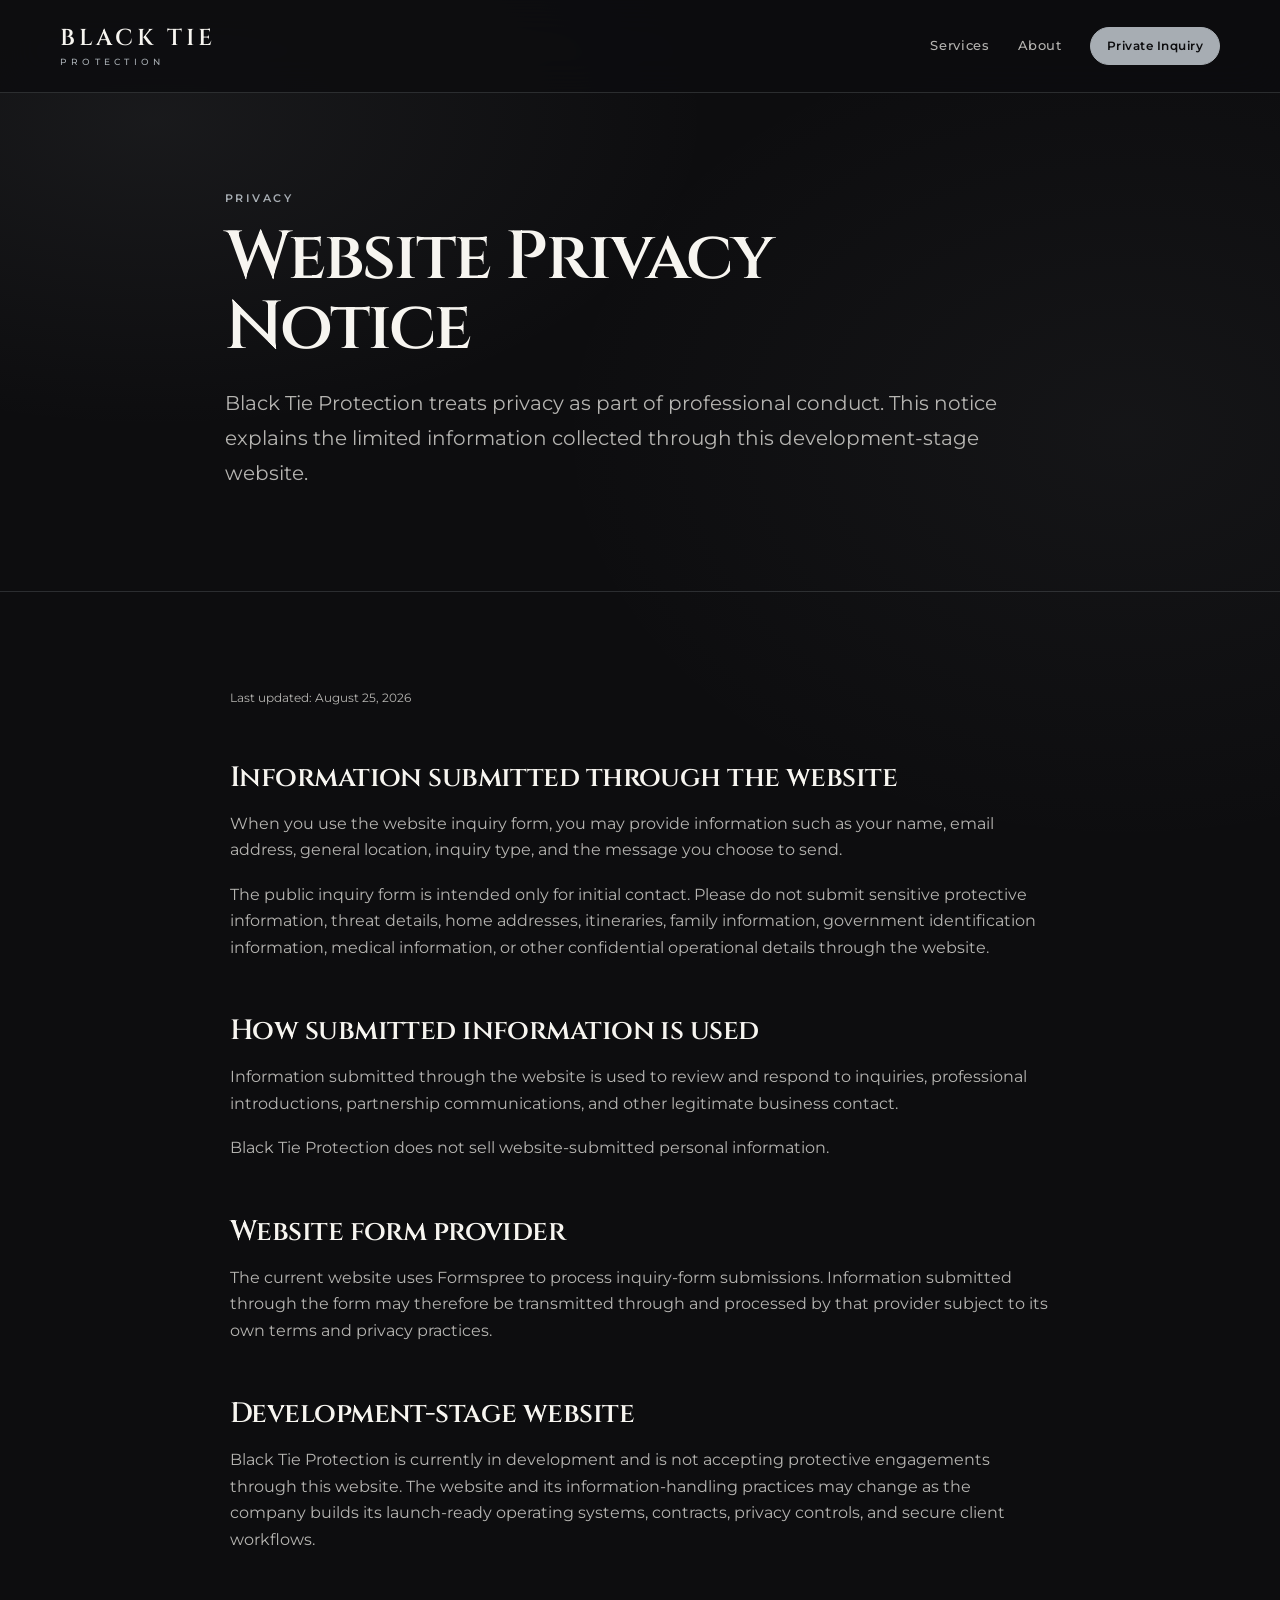
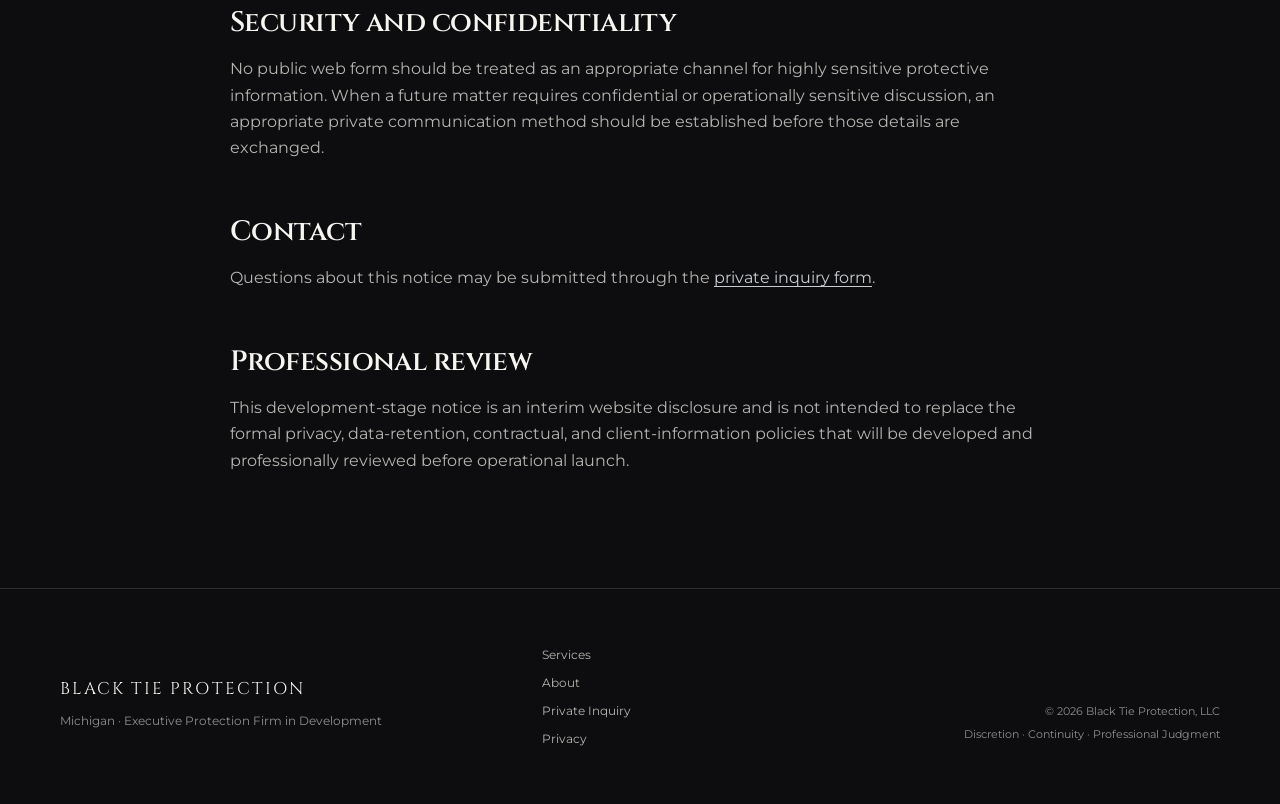
==== privacy.html @ d0f2126f "BTP-014: add initial website privacy notice" ====
<!DOCTYPE html>
<html lang="en">
<head>
  <meta charset="UTF-8" />
  <meta name="viewport" content="width=device-width, initial-scale=1.0" />
  <meta name="description" content="Black Tie Protection website privacy notice." />
  <meta name="robots" content="index,follow" />
  <link rel="canonical" href="https://blacktieprotection.net/privacy.html" />
  <title>Privacy Notice | Black Tie Protection</title>
  <link rel="preconnect" href="https://fonts.googleapis.com" />
  <link rel="preconnect" href="https://fonts.gstatic.com" crossorigin />
  <link href="https://fonts.googleapis.com/css2?family=Cinzel:wght@600&family=Montserrat:wght@400;500;600&display=swap" rel="stylesheet" />
  <link rel="stylesheet" href="style.css" />
</head>
<body>
  <a class="skip-link" href="#main-content">Skip to content</a>

  <header class="site-header">
    <div class="container nav">
      <a class="brand" href="index.html" aria-label="Black Tie Protection home">
        <span class="brand-primary">Black Tie</span>
        <span class="brand-secondary">Protection</span>
      </a>
      <nav class="nav-links" aria-label="Primary navigation">
        <a href="services.html">Services</a>
        <a href="index.html#about">About</a>
        <a href="index.html#contact" class="btn btn--sm">Private Inquiry</a>
      </nav>
    </div>
  </header>

  <main id="main-content">
    <section class="hero hero--subpage">
      <div class="container narrow">
        <p class="eyebrow">Privacy</p>
        <h1>Website Privacy Notice</h1>
        <p class="lead">Black Tie Protection treats privacy as part of professional conduct. This notice explains the limited information collected through this development-stage website.</p>
      </div>
    </section>

    <section class="section">
      <div class="container privacy-page">
        <p class="micro">Last updated: August 25, 2026</p>

        <h2>Information submitted through the website</h2>
        <p>When you use the website inquiry form, you may provide information such as your name, email address, general location, inquiry type, and the message you choose to send.</p>
        <p>The public inquiry form is intended only for initial contact. Please do not submit sensitive protective information, threat details, home addresses, itineraries, family information, government identification information, medical information, or other confidential operational details through the website.</p>

        <h2>How submitted information is used</h2>
        <p>Information submitted through the website is used to review and respond to inquiries, professional introductions, partnership communications, and other legitimate business contact.</p>
        <p>Black Tie Protection does not sell website-submitted personal information.</p>

        <h2>Website form provider</h2>
        <p>The current website uses Formspree to process inquiry-form submissions. Information submitted through the form may therefore be transmitted through and processed by that provider subject to its own terms and privacy practices.</p>

        <h2>Development-stage website</h2>
        <p>Black Tie Protection is currently in development and is not accepting protective engagements through this website. The website and its information-handling practices may change as the company builds its launch-ready operating systems, contracts, privacy controls, and secure client workflows.</p>

        <h2>Security and confidentiality</h2>
        <p>No public web form should be treated as an appropriate channel for highly sensitive protective information. When a future matter requires confidential or operationally sensitive discussion, an appropriate private communication method should be established before those details are exchanged.</p>

        <h2>Contact</h2>
        <p>Questions about this notice may be submitted through the <a href="index.html#contact">private inquiry form</a>.</p>

        <h2>Professional review</h2>
        <p>This development-stage notice is an interim website disclosure and is not intended to replace the formal privacy, data-retention, contractual, and client-information policies that will be developed and professionally reviewed before operational launch.</p>
      </div>
    </section>
  </main>

  <footer class="footer">
    <div class="container footer-grid">
      <div>
        <a class="footer-brand" href="index.html">Black Tie Protection</a>
        <p class="micro">Michigan · Executive Protection Firm in Development</p>
      </div>
      <div class="footer-links">
        <a href="services.html">Services</a>
        <a href="index.html#about">About</a>
        <a href="index.html#contact">Private Inquiry</a>
        <a href="privacy.html">Privacy</a>
      </div>
      <div class="footer-meta">
        <p>© <span id="year"></span> Black Tie Protection, LLC</p>
        <p>Discretion · Continuity · Professional Judgment</p>
      </div>
    </div>
  </footer>

  <script>document.getElementById('year').textContent = new Date().getFullYear();</script>
</body>
</html>
---- style.css ----
:root {
  --near-black: #0D0D0F;
  --charcoal: #1A1C20;
  --charcoal-soft: #202329;
  --ivory: #F7F5F0;
  --silver: #A7ADB3;
  --silver-soft: #C8CDD1;
  --text: #F7F5F0;
  --subtext: rgba(247, 245, 240, 0.72);
  --muted-text: rgba(247, 245, 240, 0.56);
  --hairline: rgba(167, 173, 179, 0.20);
  --hairline-strong: rgba(167, 173, 179, 0.34);
  --panel: rgba(26, 28, 32, 0.88);
  --panel-solid: #1A1C20;
  --shadow: 0 24px 60px rgba(0, 0, 0, 0.32);
  --radius-lg: 22px;
  --radius-md: 15px;
  --radius-sm: 10px;
  --content: 1160px;
}

* { box-sizing: border-box; }
html { scroll-behavior: smooth; }
body {
  margin: 0;
  min-height: 100%;
  font-family: "Montserrat", -apple-system, BlinkMacSystemFont, "Segoe UI", sans-serif;
  background:
    radial-gradient(900px 500px at 12% 5%, rgba(167, 173, 179, 0.08), transparent 62%),
    radial-gradient(900px 650px at 88% 18%, rgba(167, 173, 179, 0.05), transparent 64%),
    var(--near-black);
  color: var(--text);
  line-height: 1.65;
  -webkit-font-smoothing: antialiased;
}

body::selection { background: rgba(167, 173, 179, 0.28); }
a { color: inherit; text-decoration: none; }
a, button, input, textarea, select { font: inherit; }
img, svg { max-width: 100%; display: block; }
button { cursor: pointer; }

.skip-link {
  position: fixed;
  left: 16px;
  top: -100px;
  z-index: 9999;
  padding: 10px 14px;
  background: var(--ivory);
  color: var(--near-black);
  border-radius: 8px;
  transition: top 160ms ease;
}
.skip-link:focus { top: 16px; }

.container {
  width: min(var(--content), calc(100% - 48px));
  margin-inline: auto;
}
.narrow { max-width: 830px; }
.center { text-align: center; }

.status-bar {
  border-bottom: 1px solid var(--hairline);
  background: #111317;
  color: var(--subtext);
  font-size: 12px;
}
.status-bar__inner {
  min-height: 36px;
  display: flex;
  align-items: center;
  justify-content: center;
  gap: 10px;
  text-align: center;
}
.status-bar__label {
  color: var(--ivory);
  font-size: 10px;
  font-weight: 600;
  letter-spacing: 0.13em;
  text-transform: uppercase;
}

.site-header {
  position: sticky;
  top: 0;
  z-index: 1000;
  background: rgba(13, 13, 15, 0.88);
  backdrop-filter: blur(18px);
  -webkit-backdrop-filter: blur(18px);
  border-bottom: 1px solid var(--hairline);
}
.nav {
  min-height: 92px;
  display: flex;
  align-items: center;
  justify-content: space-between;
  gap: 32px;
}
.brand {
  display: inline-flex;
  flex-direction: column;
  align-items: flex-start;
  line-height: 1;
}
.brand-primary {
  font-family: "Cinzel", Georgia, serif;
  font-size: 23px;
  font-weight: 600;
  letter-spacing: 0.16em;
  text-transform: uppercase;
  color: var(--ivory);
}
.brand-secondary {
  margin-top: 7px;
  font-size: 9px;
  font-weight: 500;
  letter-spacing: 0.47em;
  text-transform: uppercase;
  color: var(--silver);
}
.nav-links {
  display: flex;
  align-items: center;
  gap: 28px;
}
.nav-links > a:not(.btn) {
  color: var(--subtext);
  font-size: 13px;
  font-weight: 500;
  letter-spacing: 0.05em;
  transition: color 160ms ease;
}
.nav-links > a:not(.btn):hover,
.nav-links > a[aria-current="page"] { color: var(--ivory); }
.menu-toggle { display: none; }

.btn {
  min-height: 46px;
  display: inline-flex;
  align-items: center;
  justify-content: center;
  padding: 0 20px;
  border: 1px solid var(--silver);
  border-radius: 999px;
  background: var(--silver);
  color: var(--near-black);
  font-size: 12px;
  font-weight: 600;
  letter-spacing: 0.04em;
  transition: transform 160ms ease, background 160ms ease, border-color 160ms ease;
}
.btn:hover { transform: translateY(-1px); background: var(--silver-soft); border-color: var(--silver-soft); }
.btn--ghost {
  background: transparent;
  color: var(--ivory);
  border-color: var(--hairline-strong);
}
.btn--ghost:hover { background: rgba(167, 173, 179, 0.08); border-color: var(--silver); }
.btn--sm { min-height: 38px; padding-inline: 16px; }

.hero {
  padding: 112px 0 96px;
  border-bottom: 1px solid var(--hairline);
}
.hero--subpage { padding: 96px 0 82px; }
.hero-grid {
  display: grid;
  grid-template-columns: minmax(0, 1.2fr) minmax(300px, 0.8fr);
  gap: 72px;
  align-items: center;
}
.hero-copy { max-width: 720px; }
.eyebrow, .section-kicker {
  margin: 0 0 16px;
  color: var(--silver);
  font-size: 11px;
  font-weight: 600;
  letter-spacing: 0.22em;
  text-transform: uppercase;
}
h1, h2, h3, p { overflow-wrap: break-word; }
h1 {
  max-width: 13ch;
  margin: 0 0 24px;
  font-family: "Cinzel", Georgia, serif;
  font-size: clamp(44px, 6.2vw, 76px);
  font-weight: 600;
  line-height: 1.02;
  letter-spacing: -0.03em;
}
.hero--subpage h1 { max-width: 15ch; font-size: clamp(42px, 5.4vw, 68px); }
h2 {
  margin: 0 0 18px;
  font-family: "Cinzel", Georgia, serif;
  font-size: clamp(30px, 4vw, 48px);
  font-weight: 600;
  line-height: 1.12;
  letter-spacing: -0.02em;
}
h3 { margin: 0 0 10px; font-size: 17px; font-weight: 600; line-height: 1.35; }
p { margin: 0 0 18px; }
.lead {
  max-width: 64ch;
  color: var(--subtext);
  font-size: clamp(17px, 2vw, 20px);
  line-height: 1.75;
}
.cta-row { display: flex; flex-wrap: wrap; gap: 12px; margin: 34px 0 18px; }
.micro { color: var(--muted-text); font-size: 12px; }

.hero-card, .panel {
  background: linear-gradient(180deg, rgba(167,173,179,0.07), transparent 42%), var(--panel);
  border: 1px solid var(--hairline);
  border-radius: var(--radius-lg);
  box-shadow: var(--shadow);
}
.hero-card { padding: 30px; }
.hero-card__label, .panel-title {
  margin: 0 0 11px;
  color: var(--silver);
  font-size: 10px;
  font-weight: 600;
  letter-spacing: 0.19em;
  text-transform: uppercase;
}
.hero-card__title { margin: 0 0 22px; font-size: 23px; line-height: 1.25; }
.checklist { list-style: none; padding: 0; margin: 0; display: grid; gap: 14px; }
.checklist li { position: relative; padding-left: 22px; color: var(--subtext); font-size: 13px; }
.checklist li::before { content: ""; position: absolute; left: 0; top: 0.72em; width: 7px; height: 1px; background: var(--silver); }
.hero-card__note { margin: 24px 0 0; padding-top: 20px; border-top: 1px solid var(--hairline); color: var(--muted-text); font-size: 12px; }

.section { padding: 96px 0; }
.section--muted {
  background: rgba(26, 28, 32, 0.46);
  border-top: 1px solid var(--hairline);
  border-bottom: 1px solid var(--hairline);
}
.intro-section { padding-block: 82px; }
.section-lead, .section-head p { color: var(--subtext); font-size: 17px; }
.section-head {
  display: flex;
  align-items: end;
  justify-content: space-between;
  gap: 32px;
  margin-bottom: 36px;
}
.section-head h2 { max-width: 17ch; margin-bottom: 0; }
.section-head--stacked { display: block; max-width: 760px; }
.section-head--stacked h2 { max-width: 16ch; }
.text-link { color: var(--silver-soft); font-size: 12px; font-weight: 600; white-space: nowrap; }

.cards { display: grid; gap: 16px; }
.cards--four { grid-template-columns: repeat(4, minmax(0, 1fr)); }
.card {
  min-height: 250px;
  display: flex;
  flex-direction: column;
  padding: 26px;
  background: var(--panel-solid);
  border: 1px solid var(--hairline);
  border-radius: var(--radius-md);
}
.card-number { margin-bottom: auto; color: var(--silver); font-size: 10px; font-weight: 600; letter-spacing: 0.18em; }
.card h3 { margin-top: 42px; color: var(--ivory); }
.card p { margin-bottom: 0; color: var(--subtext); font-size: 13px; }

.principles-grid { display: grid; grid-template-columns: repeat(3, 1fr); gap: 1px; border: 1px solid var(--hairline); background: var(--hairline); }
.principle { min-height: 190px; padding: 28px; background: var(--near-black); }
.principle p { color: var(--subtext); font-size: 13px; margin-bottom: 0; }

.split { display: grid; grid-template-columns: 1.1fr 0.9fr; gap: 48px; align-items: start; }
.split--wide > div > p:not(.section-kicker) { color: var(--subtext); }
.panel { padding: 30px; }
.panel-strong { color: var(--ivory); font-size: 18px; font-weight: 600; }
.panel p:last-child { color: var(--subtext); margin-bottom: 0; }

.service-detail-list { display: grid; gap: 0; }
.service-detail { display: grid; grid-template-columns: 90px 1fr; gap: 30px; padding: 62px 0; border-bottom: 1px solid var(--hairline); }
.service-detail:first-child { padding-top: 0; }
.service-detail:last-child { border-bottom: 0; padding-bottom: 0; }
.service-detail__number { color: var(--silver); font-size: 11px; font-weight: 600; letter-spacing: 0.18em; padding-top: 4px; }
.service-detail__body { max-width: 820px; }
.service-detail__body h2 { max-width: 18ch; font-size: clamp(30px, 4vw, 46px); }
.service-detail__body > p:not(.section-kicker) { color: var(--subtext); }
.service-points { display: grid; grid-template-columns: repeat(2, minmax(0, 1fr)); gap: 10px 24px; list-style: none; padding: 22px 0 0; margin: 28px 0 0; border-top: 1px solid var(--hairline); }
.service-points li { position: relative; padding-left: 16px; color: var(--silver-soft); font-size: 12px; }
.service-points li::before { content: ""; position: absolute; left: 0; top: 0.65em; width: 5px; height: 1px; background: var(--silver); }
.consultation-section { border-top: 1px solid var(--hairline); }
.consultation-section p:not(.section-kicker) { color: var(--subtext); }
.consultation-section .btn { margin-top: 18px; }

.contact-section { border-top: 1px solid var(--hairline); }
.contact-layout { display: grid; grid-template-columns: 0.86fr 1.14fr; gap: 64px; align-items: start; }
.contact-copy > p:not(.section-kicker) { color: var(--subtext); }
.referral-note { margin-top: 38px; padding-top: 26px; border-top: 1px solid var(--hairline); }
.referral-note p { color: var(--subtext); font-size: 13px; margin-bottom: 0; }
.form {
  padding: 30px;
  background: var(--panel-solid);
  border: 1px solid var(--hairline);
  border-radius: var(--radius-lg);
}
.form-grid { display: grid; grid-template-columns: 1fr 1fr; gap: 18px; }
.field { display: flex; flex-direction: column; gap: 8px; }
.field--full { grid-column: 1 / -1; }
.field label { color: var(--silver-soft); font-size: 10px; font-weight: 600; letter-spacing: 0.13em; text-transform: uppercase; }
.field input, .field textarea, .field select {
  width: 100%;
  border: 1px solid var(--hairline);
  border-radius: var(--radius-sm);
  background: rgba(13, 13, 15, 0.75);
  color: var(--ivory);
  padding: 14px 15px;
  outline: none;
  transition: border-color 160ms ease, box-shadow 160ms ease;
}
.field textarea { min-height: 150px; resize: vertical; }
.field select { appearance: none; }
.field input:focus, .field textarea:focus, .field select:focus { border-color: var(--silver); box-shadow: 0 0 0 3px rgba(167,173,179,0.10); }
.field input::placeholder, .field textarea::placeholder { color: rgba(247,245,240,0.34); }
.form-privacy { margin: 18px 0 0; color: var(--muted-text); font-size: 11px; line-height: 1.7; }
.form-privacy a { color: var(--silver-soft); text-decoration: underline; text-underline-offset: 3px; }
.form-actions { display: flex; justify-content: flex-end; margin-top: 24px; }

.footer { padding: 56px 0; border-top: 1px solid var(--hairline); }
.footer-grid { display: grid; grid-template-columns: 1.25fr 0.8fr 1fr; gap: 36px; align-items: end; }
.footer-brand { display: inline-block; margin-bottom: 8px; font-family: "Cinzel", Georgia, serif; font-size: 17px; letter-spacing: 0.12em; text-transform: uppercase; }
.footer-links { display: grid; gap: 8px; }
.footer-links a { color: var(--subtext); font-size: 12px; }
.footer-meta { text-align: right; color: var(--muted-text); font-size: 11px; }
.footer-meta p { margin: 0 0 5px; }

.privacy-page { max-width: 820px; }
.privacy-page h2 { margin-top: 54px; font-size: 28px; }
.privacy-page h3 { margin-top: 32px; }
.privacy-page p, .privacy-page li { color: var(--subtext); }
.privacy-page a { color: var(--silver-soft); text-decoration: underline; text-underline-offset: 3px; }

@media (max-width: 980px) {
  .hero-grid, .contact-layout { grid-template-columns: 1fr; }
  .hero-grid { gap: 48px; }
  .cards--four { grid-template-columns: repeat(2, 1fr); }
  .principles-grid { grid-template-columns: repeat(2, 1fr); }
  .contact-copy { max-width: 760px; }
  .footer-grid { grid-template-columns: 1fr 1fr; }
  .footer-meta { text-align: left; grid-column: 1 / -1; }
}

@media (max-width: 760px) {
  .container { width: min(100% - 32px, var(--content)); }
  .status-bar__inner { padding: 8px 0; flex-direction: column; gap: 2px; line-height: 1.4; }
  .nav { min-height: 78px; }
  .brand-primary { font-size: 18px; }
  .brand-secondary { font-size: 8px; }
  .menu-toggle {
    width: 44px;
    height: 44px;
    display: inline-flex;
    flex-direction: column;
    justify-content: center;
    align-items: center;
    gap: 5px;
    border: 1px solid var(--hairline);
    border-radius: 50%;
    background: transparent;
  }
  .menu-toggle span { width: 17px; height: 1px; background: var(--ivory); transition: transform 180ms ease, opacity 180ms ease; }
  .menu-toggle.is-open span:nth-child(1) { transform: translateY(6px) rotate(45deg); }
  .menu-toggle.is-open span:nth-child(2) { opacity: 0; }
  .menu-toggle.is-open span:nth-child(3) { transform: translateY(-6px) rotate(-45deg); }
  .nav-links {
    position: absolute;
    top: 100%;
    left: 0;
    right: 0;
    display: none;
    flex-direction: column;
    align-items: stretch;
    gap: 0;
    padding: 10px 16px 18px;
    background: rgba(13,13,15,0.98);
    border-bottom: 1px solid var(--hairline);
  }
  .nav-links.is-open { display: flex; }
  .nav-links > a:not(.btn) { padding: 14px 4px; border-bottom: 1px solid var(--hairline); }
  .nav-links .btn { margin-top: 14px; }
  .hero { padding: 78px 0 70px; }
  .hero--subpage { padding: 70px 0 62px; }
  h1 { font-size: clamp(40px, 13vw, 58px); }
  .hero-card { padding: 24px; }
  .section { padding: 72px 0; }
  .intro-section { padding-block: 62px; }
  .section-head { display: block; }
  .section-head .text-link { display: inline-block; margin-top: 16px; }
  .cards--four, .principles-grid, .split, .form-grid, .footer-grid { grid-template-columns: 1fr; }
  .card { min-height: 220px; }
  .principle { min-height: auto; }
  .service-detail { grid-template-columns: 1fr; gap: 14px; padding: 48px 0; }
  .service-points { grid-template-columns: 1fr; }
  .form { padding: 22px; }
  .form-actions { justify-content: stretch; }
  .form-actions .btn { width: 100%; }
  .footer-grid { align-items: start; }
  .footer-meta { grid-column: auto; }
}

@media (prefers-reduced-motion: reduce) {
  html { scroll-behavior: auto; }
  *, *::before, *::after { transition-duration: 0.01ms !important; animation-duration: 0.01ms !important; animation-iteration-count: 1 !important; }
}
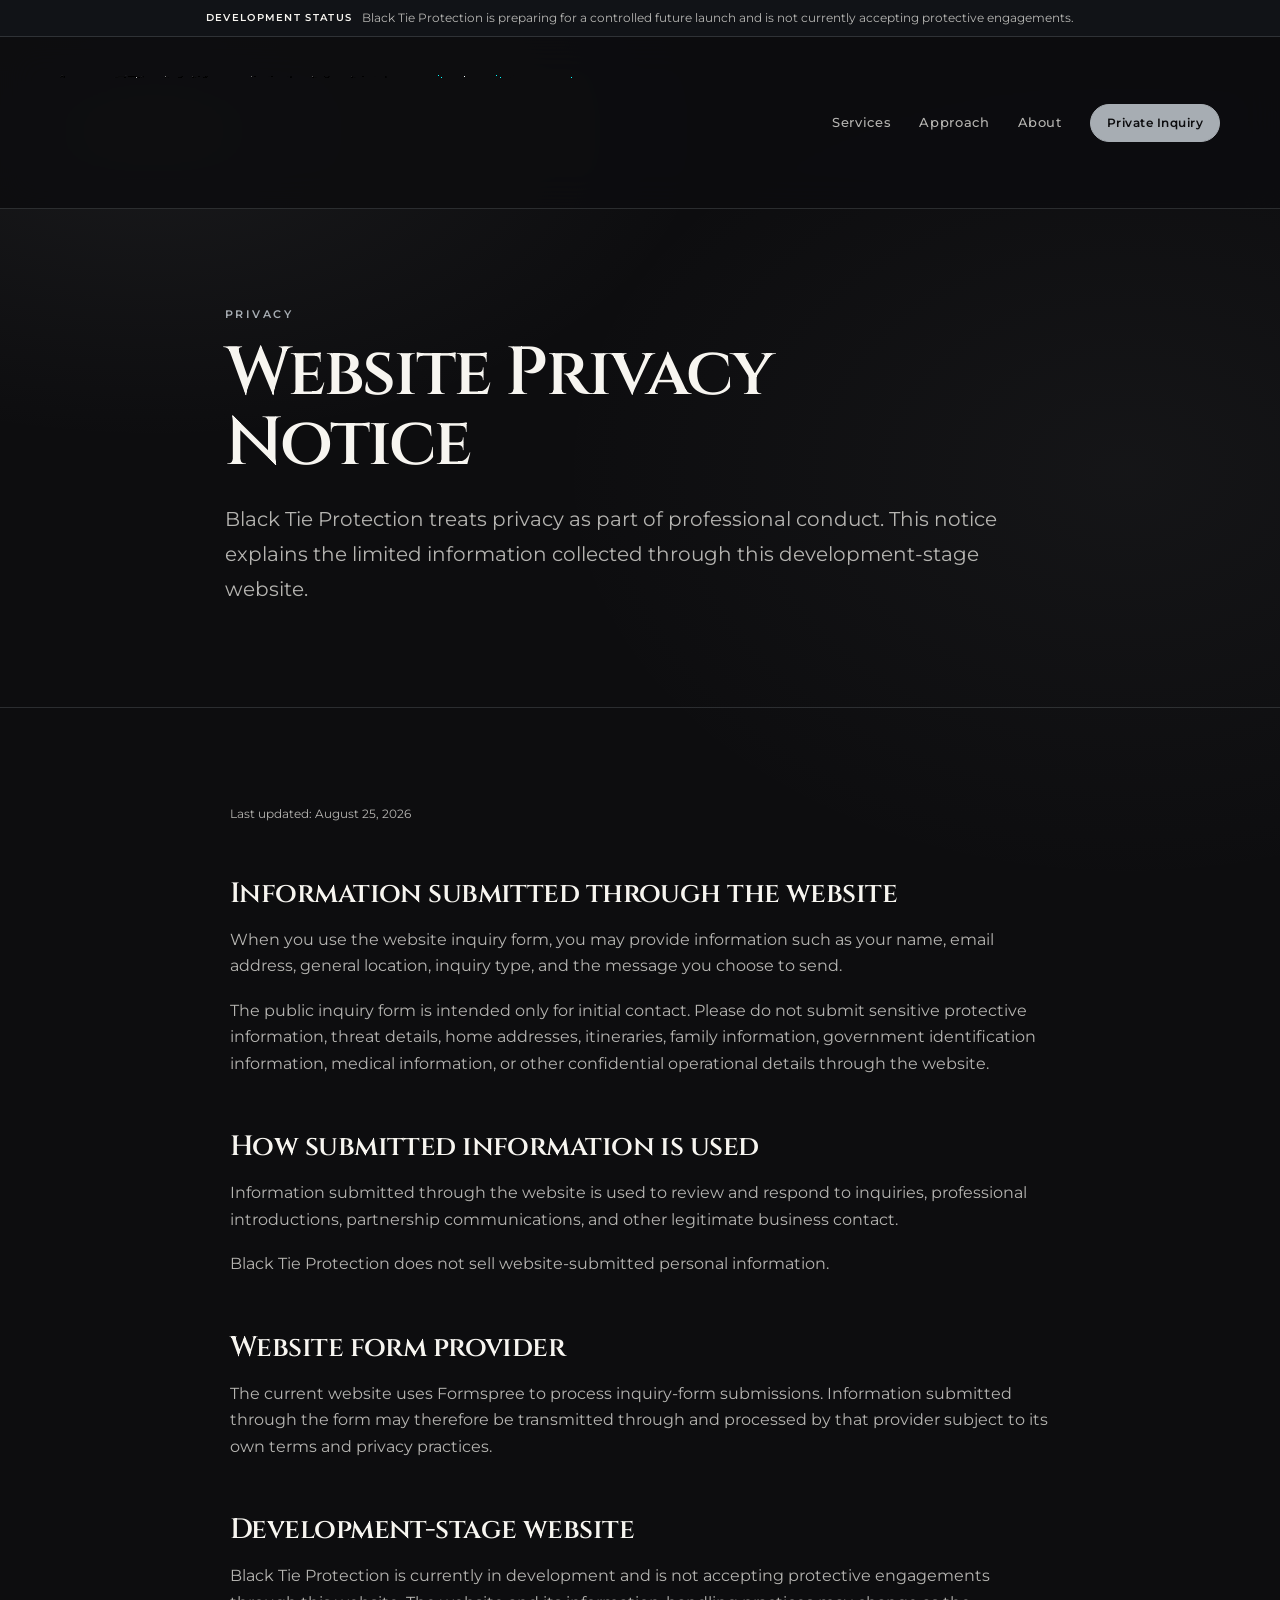
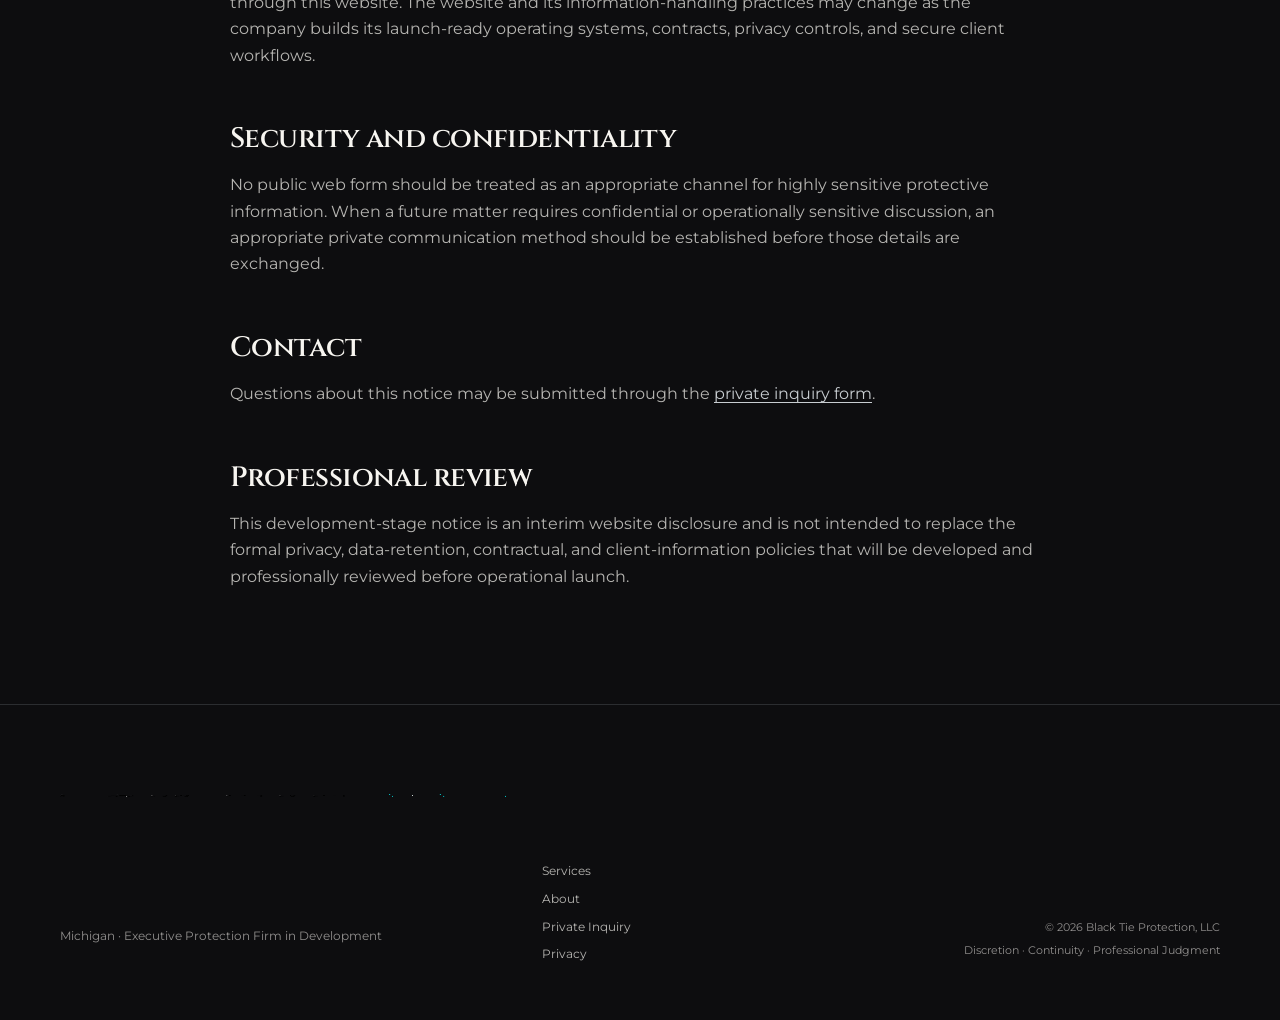
==== commit ddd8aff7: "BTP-014: fix privacy mobile navigation and branding" ====
--- a/privacy.html
+++ b/privacy.html
@@ -6,6 +6,7 @@
   <meta name="description" content="Black Tie Protection website privacy notice." />
   <meta name="robots" content="index,follow" />
   <link rel="canonical" href="https://blacktieprotection.net/privacy.html" />
+  <link rel="icon" href="assets/favicon.ico" sizes="any" />
   <title>Privacy Notice | Black Tie Protection</title>
   <link rel="preconnect" href="https://fonts.googleapis.com" />
   <link rel="preconnect" href="https://fonts.gstatic.com" crossorigin />
@@ -15,14 +16,26 @@
 <body>
   <a class="skip-link" href="#main-content">Skip to content</a>
 
+  <div class="status-bar" role="status">
+    <div class="container status-bar__inner">
+      <span class="status-bar__label">Development Status</span>
+      <span>Black Tie Protection is preparing for a controlled future launch and is not currently accepting protective engagements.</span>
+    </div>
+  </div>
+
   <header class="site-header">
     <div class="container nav">
-      <a class="brand" href="index.html" aria-label="Black Tie Protection home">
-        <span class="brand-primary">Black Tie</span>
-        <span class="brand-secondary">Protection</span>
+      <a class="brand brand--image" href="index.html" aria-label="Black Tie Protection home">
+        <img src="assets/btp-wordmark-white.png" alt="Black Tie Protection" />
       </a>
-      <nav class="nav-links" aria-label="Primary navigation">
+
+      <button class="menu-toggle" id="menu-toggle" aria-label="Open navigation" aria-controls="site-nav" aria-expanded="false" type="button">
+        <span></span><span></span><span></span>
+      </button>
+
+      <nav class="nav-links" id="site-nav" aria-label="Primary navigation">
         <a href="services.html">Services</a>
+        <a href="index.html#approach">Approach</a>
         <a href="index.html#about">About</a>
         <a href="index.html#contact" class="btn btn--sm">Private Inquiry</a>
       </nav>
@@ -71,7 +84,9 @@
   <footer class="footer">
     <div class="container footer-grid">
       <div>
-        <a class="footer-brand" href="index.html">Black Tie Protection</a>
+        <a class="footer-brand footer-brand--image" href="index.html" aria-label="Black Tie Protection home">
+          <img src="assets/btp-wordmark-white.png" alt="Black Tie Protection" />
+        </a>
         <p class="micro">Michigan · Executive Protection Firm in Development</p>
       </div>
       <div class="footer-links">
@@ -87,6 +102,29 @@
     </div>
   </footer>
 
-  <script>document.getElementById('year').textContent = new Date().getFullYear();</script>
+  <script>
+    const toggle = document.getElementById('menu-toggle');
+    const nav = document.getElementById('site-nav');
+
+    if (toggle && nav) {
+      toggle.addEventListener('click', () => {
+        const open = nav.classList.toggle('is-open');
+        toggle.classList.toggle('is-open', open);
+        toggle.setAttribute('aria-expanded', String(open));
+        toggle.setAttribute('aria-label', open ? 'Close navigation' : 'Open navigation');
+      });
+
+      nav.querySelectorAll('a').forEach(link => {
+        link.addEventListener('click', () => {
+          nav.classList.remove('is-open');
+          toggle.classList.remove('is-open');
+          toggle.setAttribute('aria-expanded', 'false');
+          toggle.setAttribute('aria-label', 'Open navigation');
+        });
+      });
+    }
+
+    document.getElementById('year').textContent = new Date().getFullYear();
+  </script>
 </body>
 </html>
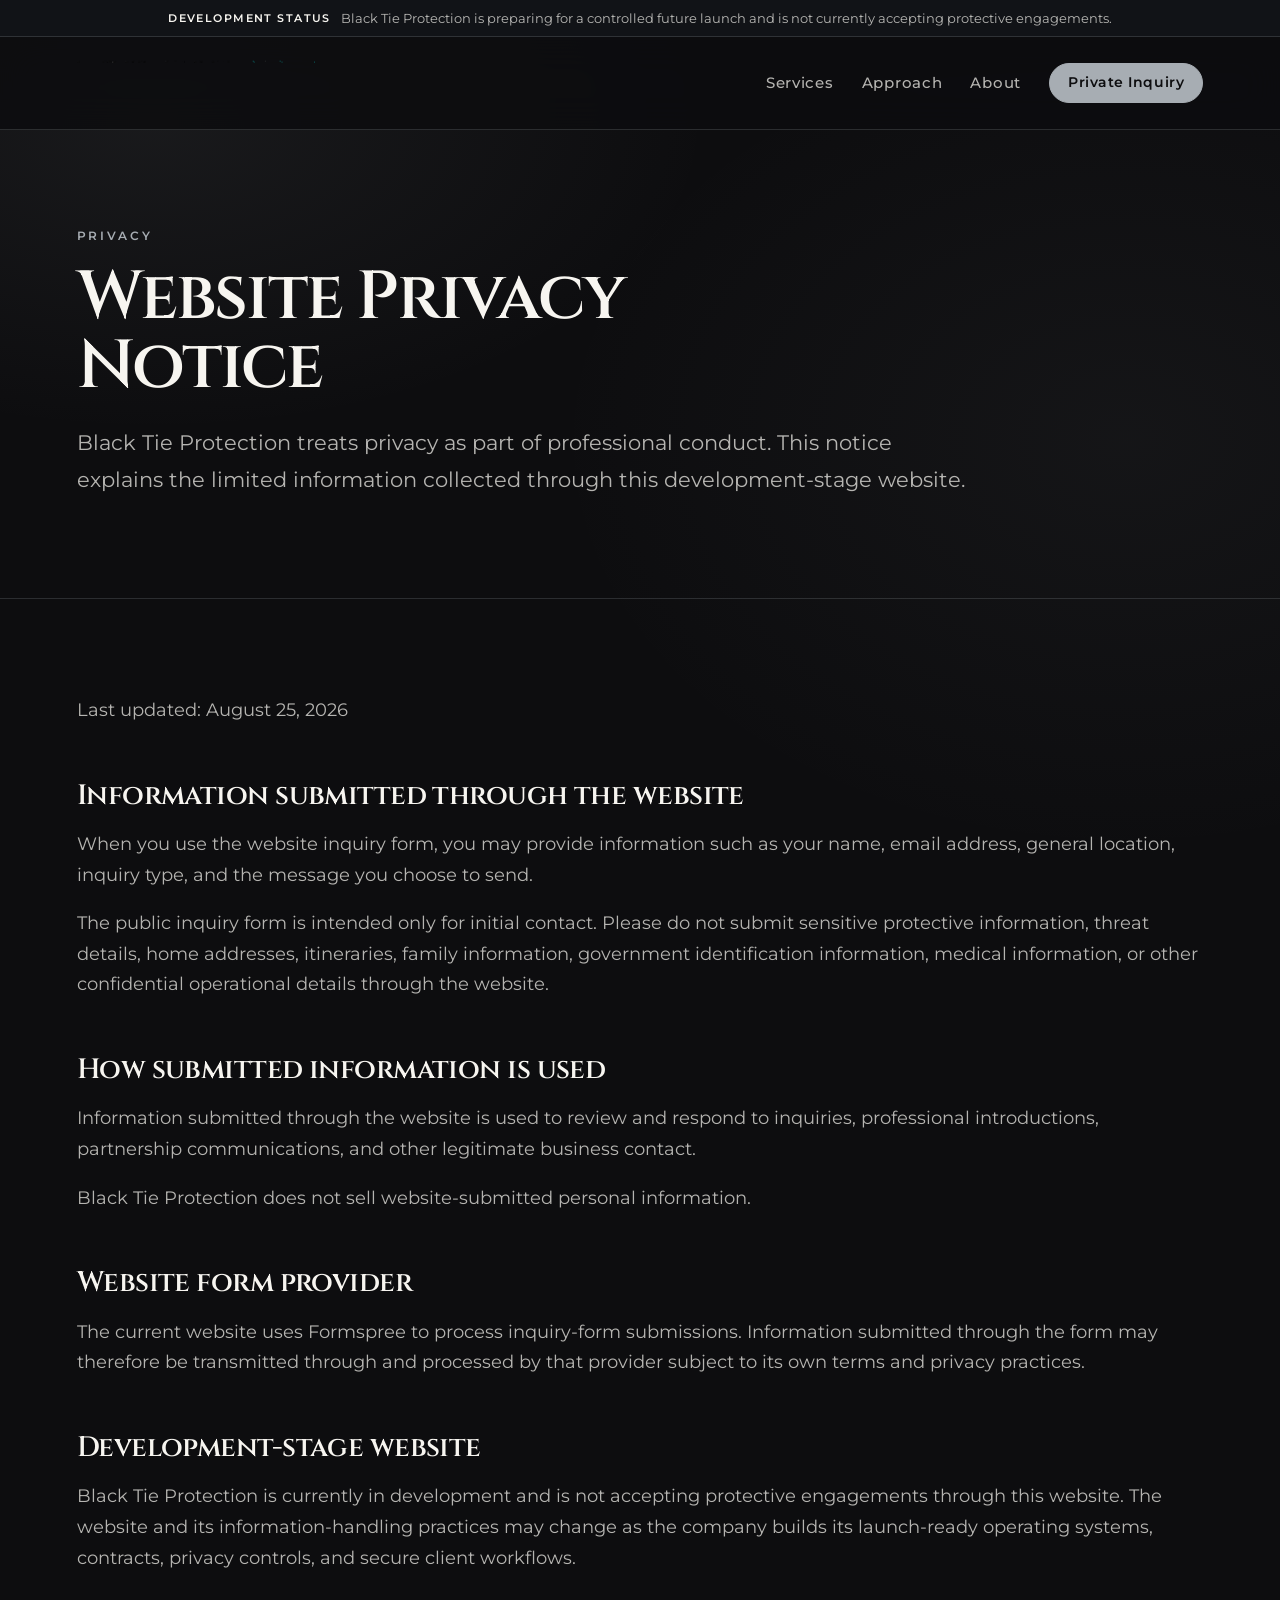
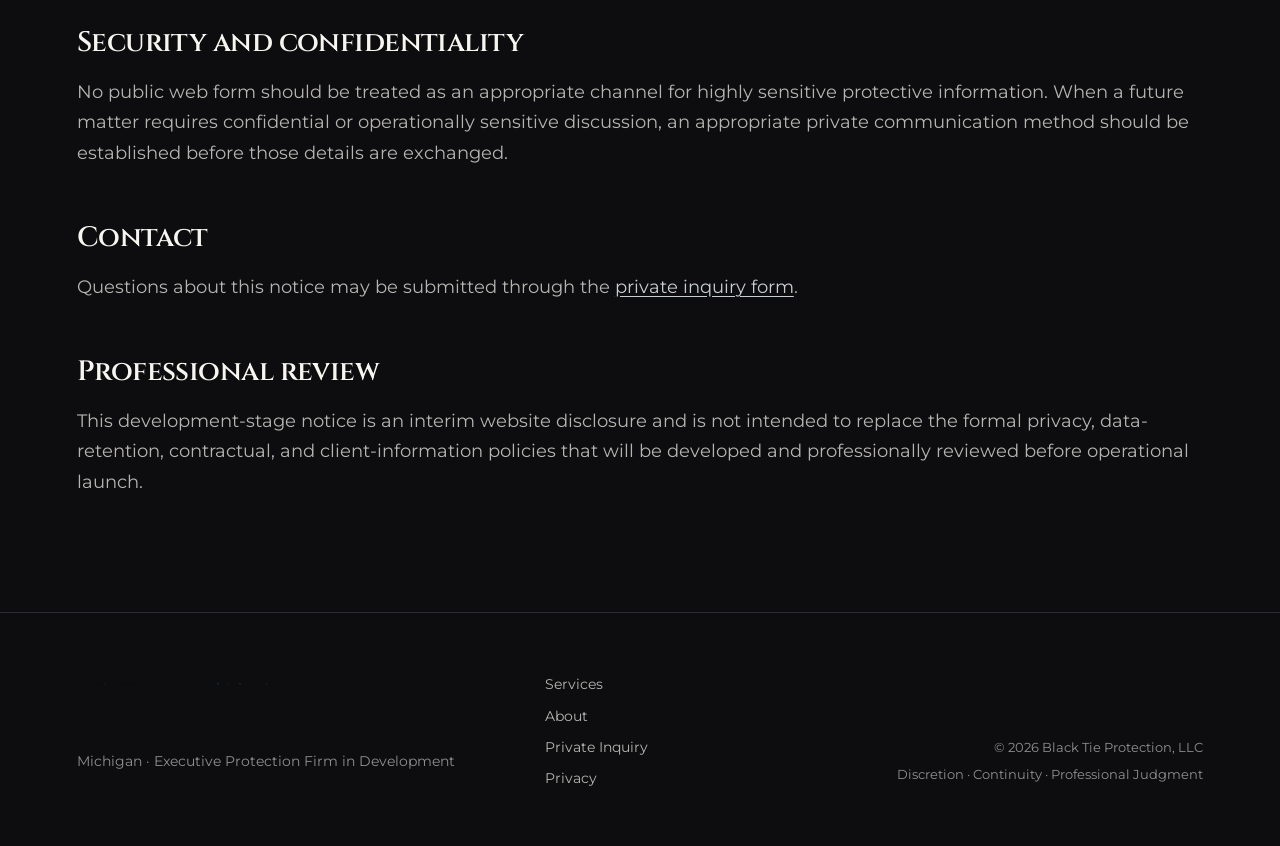
==== commit e9afb780: "BTP-014: apply owner review readability refinements to privacy" ====
--- a/privacy.html
+++ b/privacy.html
@@ -12,6 +12,7 @@
   <link rel="preconnect" href="https://fonts.gstatic.com" crossorigin />
   <link href="https://fonts.googleapis.com/css2?family=Cinzel:wght@600&family=Montserrat:wght@400;500;600&display=swap" rel="stylesheet" />
   <link rel="stylesheet" href="style.css" />
+  <link rel="stylesheet" href="readability.css" />
 </head>
 <body>
   <a class="skip-link" href="#main-content">Skip to content</a>
--- a/style.css
+++ b/style.css
@@ -39,6 +39,14 @@
 a, button, input, textarea, select { font: inherit; }
 img, svg { max-width: 100%; display: block; }
 button { cursor: pointer; }
+a:focus-visible,
+button:focus-visible,
+input:focus-visible,
+textarea:focus-visible,
+select:focus-visible {
+  outline: 2px solid var(--silver);
+  outline-offset: 4px;
+}
 
 .skip-link {
   position: fixed;
@@ -104,6 +112,11 @@
   align-items: flex-start;
   line-height: 1;
 }
+.brand--image {
+  width: 238px;
+  flex: 0 0 auto;
+}
+.brand--image img { width: 100%; height: auto; }
 .brand-primary {
   font-family: "Cinzel", Georgia, serif;
   font-size: 23px;
@@ -318,6 +331,7 @@
 }
 .field textarea { min-height: 150px; resize: vertical; }
 .field select { appearance: none; }
+.field select option { background: var(--near-black); color: var(--ivory); }
 .field input:focus, .field textarea:focus, .field select:focus { border-color: var(--silver); box-shadow: 0 0 0 3px rgba(167,173,179,0.10); }
 .field input::placeholder, .field textarea::placeholder { color: rgba(247,245,240,0.34); }
 .form-privacy { margin: 18px 0 0; color: var(--muted-text); font-size: 11px; line-height: 1.7; }
@@ -327,6 +341,8 @@
 .footer { padding: 56px 0; border-top: 1px solid var(--hairline); }
 .footer-grid { display: grid; grid-template-columns: 1.25fr 0.8fr 1fr; gap: 36px; align-items: end; }
 .footer-brand { display: inline-block; margin-bottom: 8px; font-family: "Cinzel", Georgia, serif; font-size: 17px; letter-spacing: 0.12em; text-transform: uppercase; }
+.footer-brand--image { width: 190px; }
+.footer-brand--image img { width: 100%; height: auto; }
 .footer-links { display: grid; gap: 8px; }
 .footer-links a { color: var(--subtext); font-size: 12px; }
 .footer-meta { text-align: right; color: var(--muted-text); font-size: 11px; }
@@ -337,6 +353,13 @@
 .privacy-page h3 { margin-top: 32px; }
 .privacy-page p, .privacy-page li { color: var(--subtext); }
 .privacy-page a { color: var(--silver-soft); text-decoration: underline; text-underline-offset: 3px; }
+
+.thanks-logo {
+  display: block;
+  width: min(300px, 80vw);
+  margin: 0 auto 54px;
+}
+.thanks-logo img { width: 100%; height: auto; }
 
 @media (max-width: 980px) {
   .hero-grid, .contact-layout { grid-template-columns: 1fr; }
@@ -352,6 +375,7 @@
   .container { width: min(100% - 32px, var(--content)); }
   .status-bar__inner { padding: 8px 0; flex-direction: column; gap: 2px; line-height: 1.4; }
   .nav { min-height: 78px; }
+  .brand--image { width: 190px; }
   .brand-primary { font-size: 18px; }
   .brand-secondary { font-size: 8px; }
   .menu-toggle {
@@ -404,6 +428,7 @@
   .form-actions .btn { width: 100%; }
   .footer-grid { align-items: start; }
   .footer-meta { grid-column: auto; }
+  .footer-brand--image { width: 170px; }
 }
 
 @media (prefers-reduced-motion: reduce) {
--- a/readability.css
+++ b/readability.css
@@ -0,0 +1 @@
+body{font-size:18px;line-height:1.72}.container{width:100%;max-width:1360px;margin-left:auto;margin-right:auto;padding-left:clamp(56px,6vw,84px);padding-right:clamp(56px,6vw,84px)}.status-bar{font-size:13px}.status-bar__label{font-size:11px}.nav-links>a:not(.btn){font-size:14.5px}.btn{min-height:48px;padding-left:22px;padding-right:22px;font-size:14.5px}.btn--sm{min-height:40px;padding-left:18px;padding-right:18px;font-size:13.5px}.btn:focus-visible{outline:none;outline-offset:0;box-shadow:none;border-color:var(--ivory)}.btn--ghost:focus-visible{background:rgba(167,173,179,.08);border-color:var(--ivory)}.eyebrow,.section-kicker{font-size:12px}.lead{font-size:clamp(19px,1.65vw,22px);line-height:1.72}.micro{font-size:13.5px;line-height:1.65}.hero-card__label,.panel-title{font-size:11px}.hero-card__title{font-size:25px}.checklist li{font-size:15.5px;line-height:1.68}.hero-card__note{font-size:14.5px;line-height:1.68}.section-lead,.section-head p{font-size:18.5px;line-height:1.72}.text-link{font-size:14px}h3{font-size:18.5px}.card h3{font-size:19.5px}.card p{font-size:16px;line-height:1.68}.principle p{font-size:16px;line-height:1.68}.panel-strong{font-size:20px}.service-detail__body>p:not(.section-kicker){font-size:18px;line-height:1.72}.service-points li{font-size:14.5px;line-height:1.6}.consultation-section p:not(.section-kicker){font-size:18px;line-height:1.72}.contact-copy>p:not(.section-kicker){font-size:18px;line-height:1.72}.referral-note p{font-size:15.5px;line-height:1.72}.field label{font-size:11.5px}.field input,.field textarea,.field select{font-size:16.5px;line-height:1.5}.form-privacy{font-size:13px}.footer-links a{font-size:13.5px}.footer-meta{font-size:12.5px}.privacy-page p,.privacy-page li{font-size:17.5px;line-height:1.75}@media(max-width:980px){.container{padding-left:44px;padding-right:44px}}@media(max-width:760px){body{font-size:16.5px}.container{width:100%;max-width:none;padding-left:20px;padding-right:20px}.btn{font-size:13.5px}.lead{font-size:18px}.card p,.principle p{font-size:15.5px}.status-bar{font-size:12.5px}.service-detail__body>p:not(.section-kicker),.consultation-section p:not(.section-kicker),.contact-copy>p:not(.section-kicker),.privacy-page p,.privacy-page li{font-size:16.5px}}
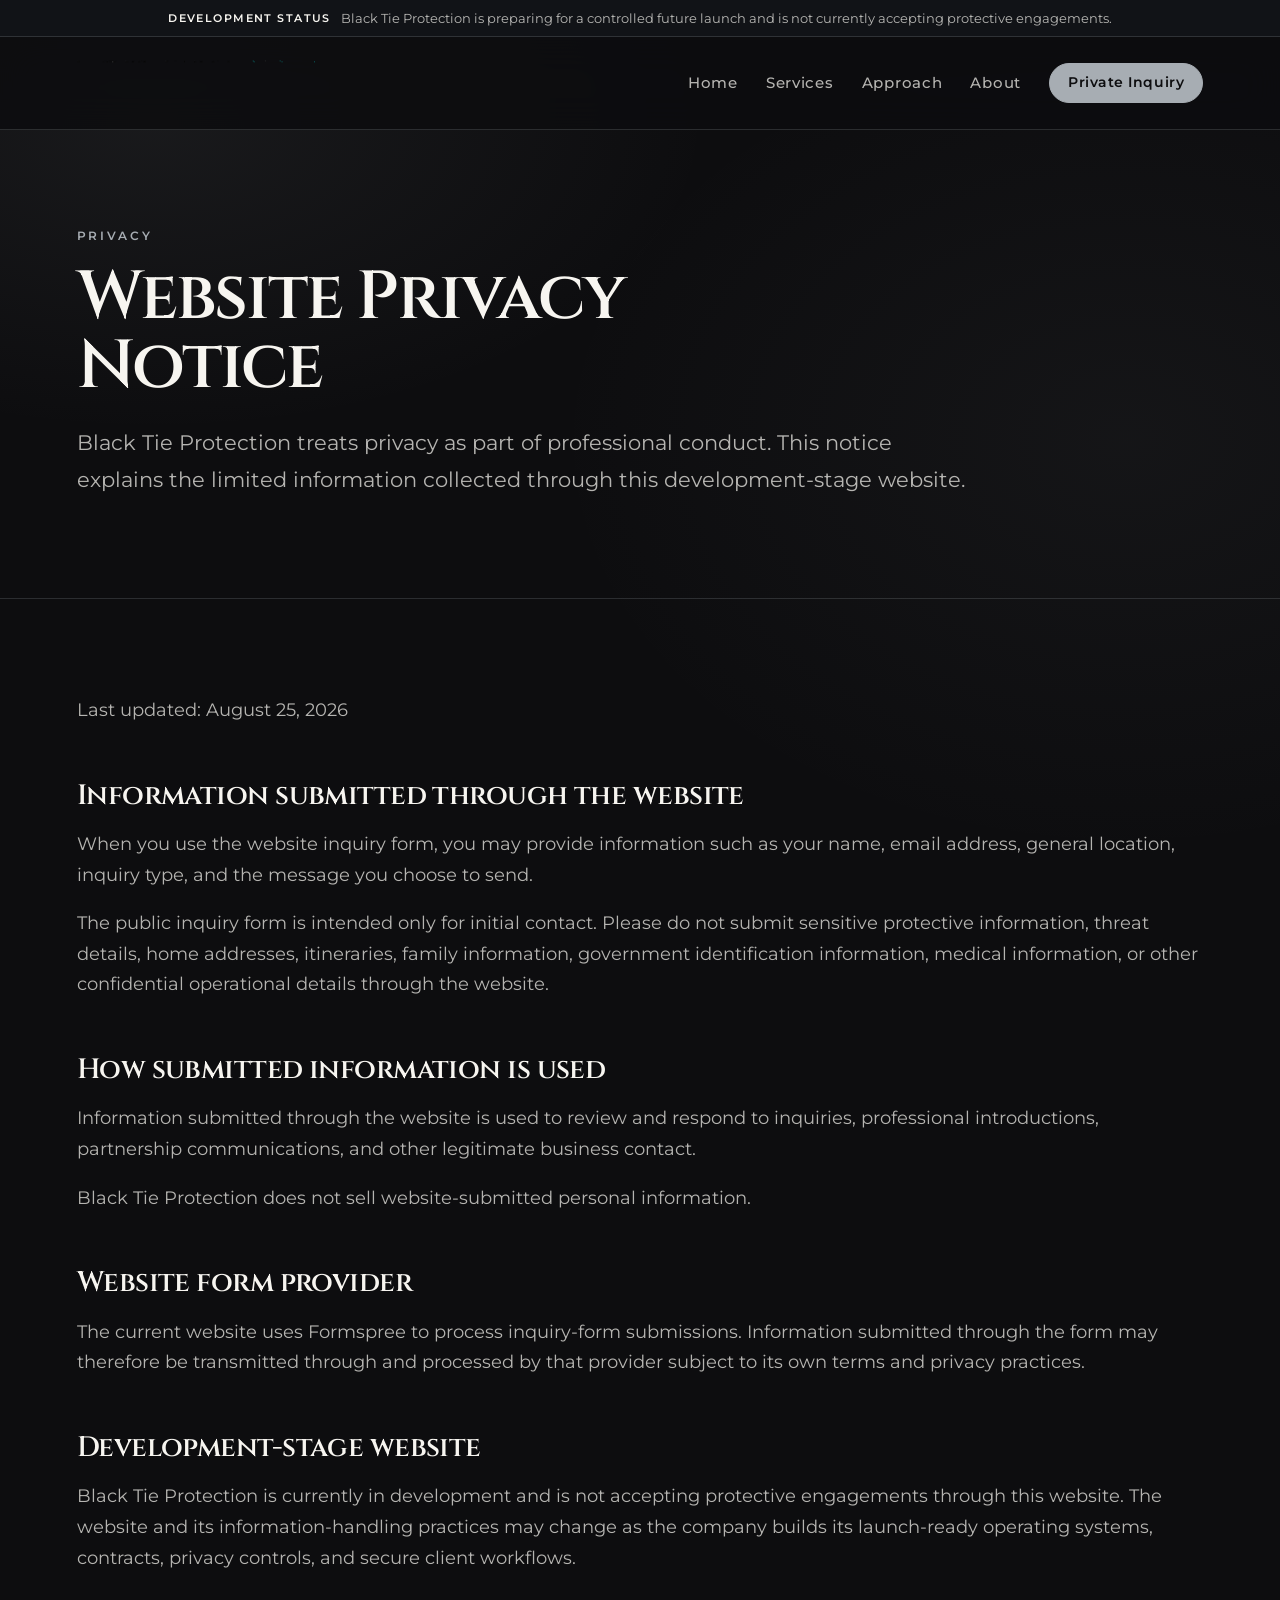
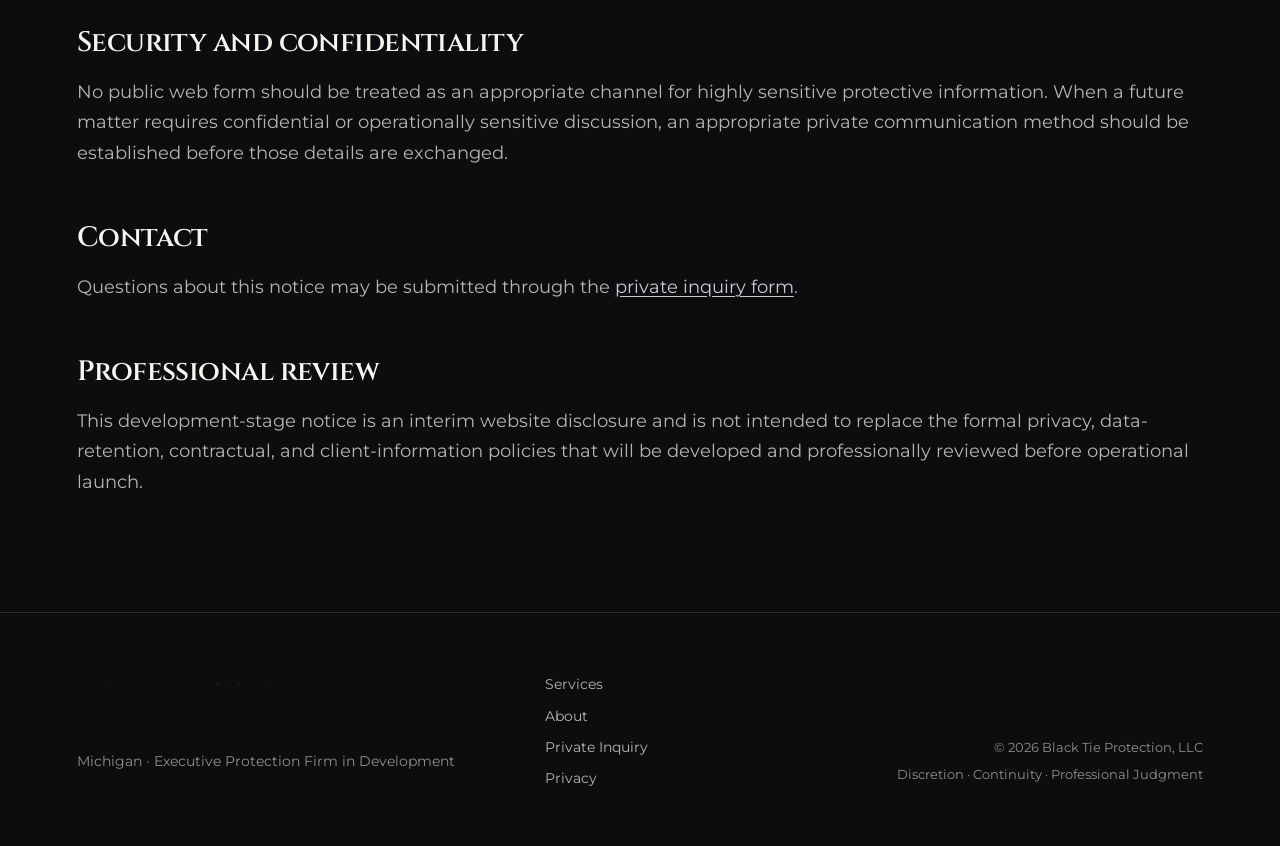
==== commit 2b064c7a: "BTP-014 hotfix: add Home navigation to Privacy" ====
--- a/privacy.html
+++ b/privacy.html
@@ -35,6 +35,7 @@
       </button>
 
       <nav class="nav-links" id="site-nav" aria-label="Primary navigation">
+        <a href="index.html">Home</a>
         <a href="services.html">Services</a>
         <a href="index.html#approach">Approach</a>
         <a href="index.html#about">About</a>
--- a/readability.css
+++ b/readability.css
@@ -1 +1 @@
-body{font-size:18px;line-height:1.72}.container{width:100%;max-width:1360px;margin-left:auto;margin-right:auto;padding-left:clamp(56px,6vw,84px);padding-right:clamp(56px,6vw,84px)}.status-bar{font-size:13px}.status-bar__label{font-size:11px}.nav-links>a:not(.btn){font-size:14.5px}.btn{min-height:48px;padding-left:22px;padding-right:22px;font-size:14.5px}.btn--sm{min-height:40px;padding-left:18px;padding-right:18px;font-size:13.5px}.btn:focus-visible{outline:none;outline-offset:0;box-shadow:none;border-color:var(--ivory)}.btn--ghost:focus-visible{background:rgba(167,173,179,.08);border-color:var(--ivory)}.eyebrow,.section-kicker{font-size:12px}.lead{font-size:clamp(19px,1.65vw,22px);line-height:1.72}.micro{font-size:13.5px;line-height:1.65}.hero-card__label,.panel-title{font-size:11px}.hero-card__title{font-size:25px}.checklist li{font-size:15.5px;line-height:1.68}.hero-card__note{font-size:14.5px;line-height:1.68}.section-lead,.section-head p{font-size:18.5px;line-height:1.72}.text-link{font-size:14px}h3{font-size:18.5px}.card h3{font-size:19.5px}.card p{font-size:16px;line-height:1.68}.principle p{font-size:16px;line-height:1.68}.panel-strong{font-size:20px}.service-detail__body>p:not(.section-kicker){font-size:18px;line-height:1.72}.service-points li{font-size:14.5px;line-height:1.6}.consultation-section p:not(.section-kicker){font-size:18px;line-height:1.72}.contact-copy>p:not(.section-kicker){font-size:18px;line-height:1.72}.referral-note p{font-size:15.5px;line-height:1.72}.field label{font-size:11.5px}.field input,.field textarea,.field select{font-size:16.5px;line-height:1.5}.form-privacy{font-size:13px}.footer-links a{font-size:13.5px}.footer-meta{font-size:12.5px}.privacy-page p,.privacy-page li{font-size:17.5px;line-height:1.75}@media(max-width:980px){.container{padding-left:44px;padding-right:44px}}@media(max-width:760px){body{font-size:16.5px}.container{width:100%;max-width:none;padding-left:20px;padding-right:20px}.btn{font-size:13.5px}.lead{font-size:18px}.card p,.principle p{font-size:15.5px}.status-bar{font-size:12.5px}.service-detail__body>p:not(.section-kicker),.consultation-section p:not(.section-kicker),.contact-copy>p:not(.section-kicker),.privacy-page p,.privacy-page li{font-size:16.5px}}+body{font-size:18px;line-height:1.72}.container{width:100%;max-width:1360px;margin-left:auto;margin-right:auto;padding-left:clamp(56px,6vw,84px);padding-right:clamp(56px,6vw,84px)}.status-bar{font-size:13px}.status-bar__label{font-size:11px}.nav-links>a:not(.btn){font-size:14.5px}.btn{min-height:48px;padding-left:22px;padding-right:22px;font-size:14.5px}.btn--sm{min-height:40px;padding-left:18px;padding-right:18px;font-size:13.5px}.btn:focus-visible{outline:none;outline-offset:0;box-shadow:none;border-color:var(--ivory)}.btn--ghost:focus-visible{background:rgba(167,173,179,.08);border-color:var(--ivory)}.eyebrow,.section-kicker{font-size:12px}.lead{font-size:clamp(19px,1.65vw,22px);line-height:1.72}.micro{font-size:13.5px;line-height:1.65}.hero-card__label,.panel-title{font-size:11px}.hero-card__title{font-size:25px}.checklist li{font-size:15.5px;line-height:1.68}.hero-card__note{font-size:14.5px;line-height:1.68}.section-lead,.section-head p{font-size:18.5px;line-height:1.72}.text-link{font-size:14px}h3{font-size:18.5px}.card h3{font-size:19.5px}.card p{font-size:16px;line-height:1.68}.cards--four .card-number{margin-bottom:0}.cards--four .card h3{margin-top:42px;min-height:84px;display:flex;align-items:flex-start}.principle p{font-size:16px;line-height:1.68}.panel-strong{font-size:20px}.service-detail__body>p:not(.section-kicker){font-size:18px;line-height:1.72}.service-points li{font-size:14.5px;line-height:1.6}.consultation-section p:not(.section-kicker){font-size:18px;line-height:1.72}.contact-copy>p:not(.section-kicker){font-size:18px;line-height:1.72}.referral-note p{font-size:15.5px;line-height:1.72}.field label{font-size:11.5px}.field input,.field textarea,.field select{font-size:16.5px;line-height:1.5}.form-privacy{font-size:13px}.footer-links a{font-size:13.5px}.footer-meta{font-size:12.5px}.privacy-page p,.privacy-page li{font-size:17.5px;line-height:1.75}.brand--image,.footer-brand--image,.thanks-logo{background-image:url("assets/btp-wordmark-white-v2.png");background-repeat:no-repeat;background-position:left center;background-size:contain}.brand--image img,.footer-brand--image img,.thanks-logo img{opacity:0}@media(max-width:980px){.container{padding-left:44px;padding-right:44px}.cards--four .card h3{min-height:58px}}@media(max-width:760px){body{font-size:16.5px}.container{width:100%;max-width:none;padding-left:20px;padding-right:20px}.btn{font-size:13.5px}.lead{font-size:18px}.card p,.principle p{font-size:15.5px}.status-bar{font-size:12.5px}.service-detail__body>p:not(.section-kicker),.consultation-section p:not(.section-kicker),.contact-copy>p:not(.section-kicker),.privacy-page p,.privacy-page li{font-size:16.5px}.cards--four .card h3{min-height:0;margin-top:30px}}
